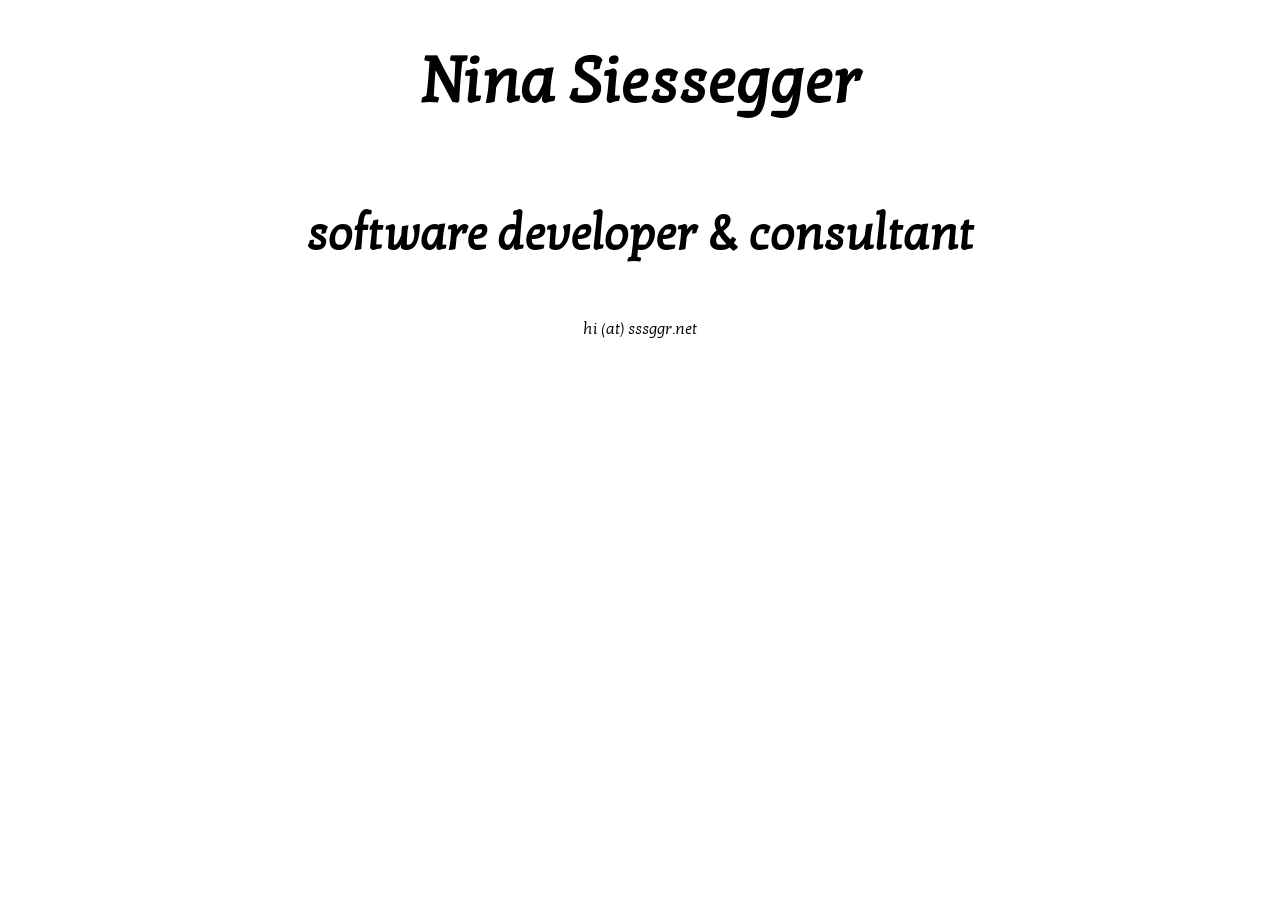
==== index.html @ e9536987 "initial commit" ====
<!doctype html>
<!--[if lt IE 7]>      <html class="no-js lt-ie9 lt-ie8 lt-ie7" lang=""> <![endif]-->
<!--[if IE 7]>         <html class="no-js lt-ie9 lt-ie8" lang=""> <![endif]-->
<!--[if IE 8]>         <html class="no-js lt-ie9" lang=""> <![endif]-->
<!--[if gt IE 8]><!--> <html class="no-js" lang=""> <!--<![endif]-->
    <head>
        <meta charset="utf-8">
        <meta http-equiv="X-UA-Compatible" content="IE=edge,chrome=1">
        <title></title>
        <meta name="description" content="Webseite of Nina Siesseger, software developer from Hamburg">
        <meta name="viewport" content="width=device-width, initial-scale=1">

        <link rel="stylesheet" href="css/normalize.min.css">
        <link rel="stylesheet" href="css/main.css">

        <script src="js/vendor/modernizr-2.8.3-respond-1.4.2.min.js"></script>
    </head>
    <body>
        <!--[if lt IE 8]>
            <p class="browserupgrade">You are using an <strong>outdated</strong> browser. Please <a href="http://browsehappy.com/">upgrade your browser</a> to improve your experience.</p>
        <![endif]-->
            <div class="content">
                <h1>Nina Siessegger</h1>
                <h2>software developer & consultant</h2>
                <p>hi (at) sssggr.net</p>
            </div>
    
        <script src="js/main.js"></script>
    </body>
</html>
---- css/main.css ----
@font-face {
    font-family: 'kotta_oneregular';
    src: url('../fonts/kottaone-regular-webfont.woff') format('woff');
}

body {
    font-family: 'kotta_oneregular';
    font-size: 16px;
    text-align: center;
}

h1 {
    font-size: 4em;
}

h1:hover {
    color: #34eb8f;
}

h2 {
    font-size: 3em;
}

.content {
    display: flex;   
    justify-content: center;
    align-items: center;  
    flex-direction: column;
}


.browserupgrade {
    margin: 0.2em 0;
    background: #ccc;
    color: #000;
    padding: 0.2em 0;
}
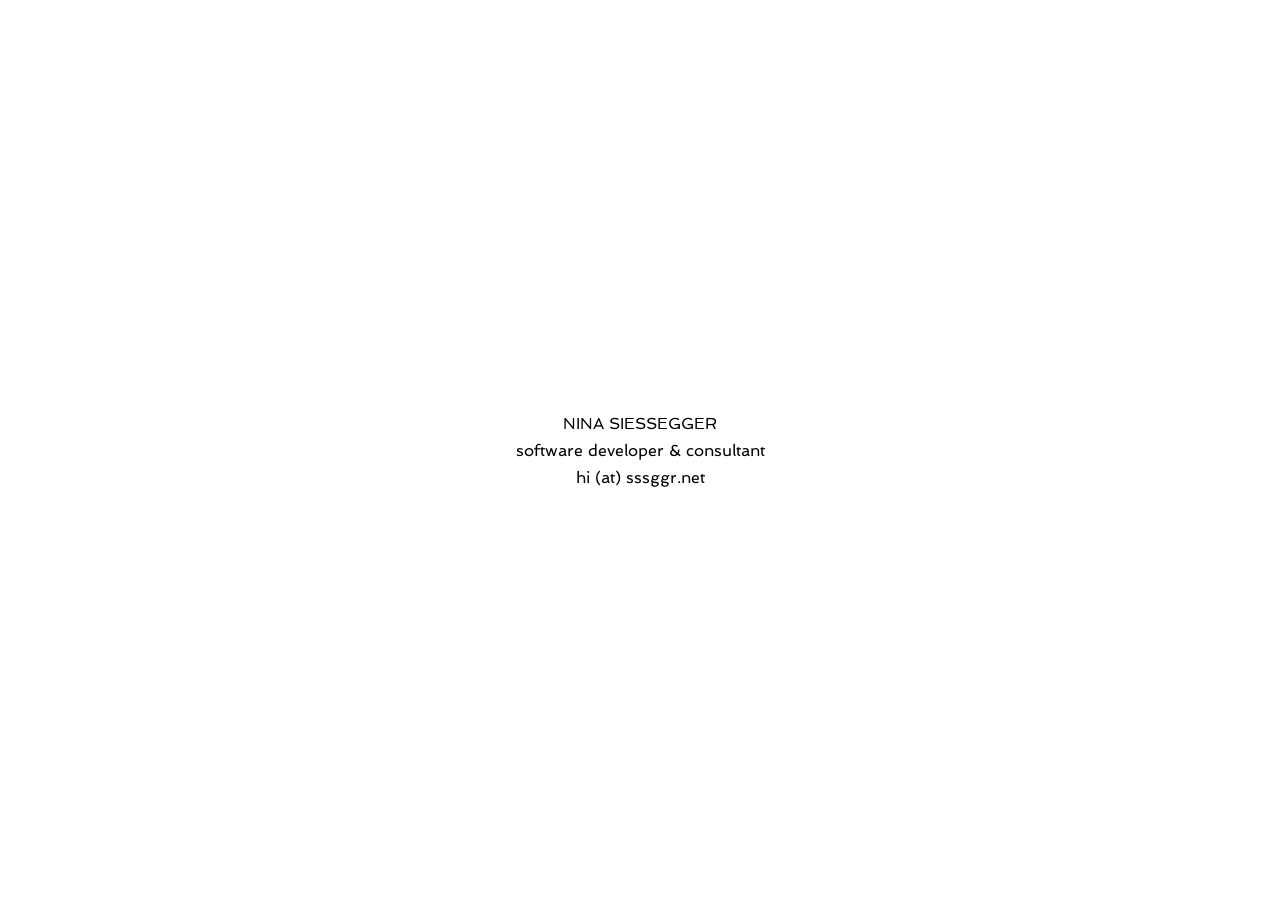
==== commit 234c3177: "Change font and style" ====
--- a/index.html
+++ b/index.html
@@ -19,7 +19,7 @@
         <!--[if lt IE 8]>
             <p class="browserupgrade">You are using an <strong>outdated</strong> browser. Please <a href="http://browsehappy.com/">upgrade your browser</a> to improve your experience.</p>
         <![endif]-->
-            <div class="content">
+            <div class="flex-container">
                 <h1>Nina Siessegger</h1>
                 <h2>software developer & consultant</h2>
                 <p>hi (at) sssggr.net</p>
--- a/css/main.css
+++ b/css/main.css
@@ -1,33 +1,63 @@
 @font-face {
-    font-family: 'kotta_oneregular';
-    src: url('../fonts/kottaone-regular-webfont.woff') format('woff');
+    font-family: 'Spinnaker';
+    font-style: normal;
+    font-weight: 400;
+    src: url('../fonts/spinnaker-v11-latin-regular.eot'); /* IE9 Compat Modes */
+    src: local('Spinnaker'), local('Spinnaker-Regular'),
+         url('../fonts/spinnaker-v11-latin-regular.eot?#iefix') format('embedded-opentype'), /* IE6-IE8 */
+         url('../fonts/spinnaker-v11-latin-regular.woff2') format('woff2'), /* Super Modern Browsers */
+         url('../fonts/spinnaker-v11-latin-regular.woff') format('woff'), /* Modern Browsers */
+         url('../fonts/spinnaker-v11-latin-regular.ttf') format('truetype'), /* Safari, Android, iOS */
+         url('../fonts/spinnaker-v11-latin-regular.svg#Spinnaker') format('svg'); /* Legacy iOS */
+  }
+
+  
+html, body {
+    height: 100%;
 }
 
 body {
-    font-family: 'kotta_oneregular';
+    margin: 0;
+    background-color: white;
+    color: black;
+}
+
+body {
+    font-family: 'Spinnaker';
     font-size: 16px;
     text-align: center;
 }
 
 h1 {
-    font-size: 4em;
-}
-
-h1:hover {
-    color: #34eb8f;
+    font-size: 1em;
+    font-weight: normal;
+    margin: 0.25em;
+    text-transform: uppercase;
 }
 
 h2 {
-    font-size: 3em;
+    font-size: 1em;
+    font-weight: normal;
+    margin: 0.25em;
 }
 
-.content {
-    display: flex;   
+p {
+    margin: 0.25em;
+}
+
+.flex-container {
+    height: 100%;
+    padding: 0;
+    margin: 0;
+    display: -webkit-box;
+    display: -moz-box;
+    display: -ms-flexbox;
+    display: -webkit-flex;
+    display: flex;
+    align-items: center;
     justify-content: center;
-    align-items: center;  
     flex-direction: column;
 }
-
 
 .browserupgrade {
     margin: 0.2em 0;
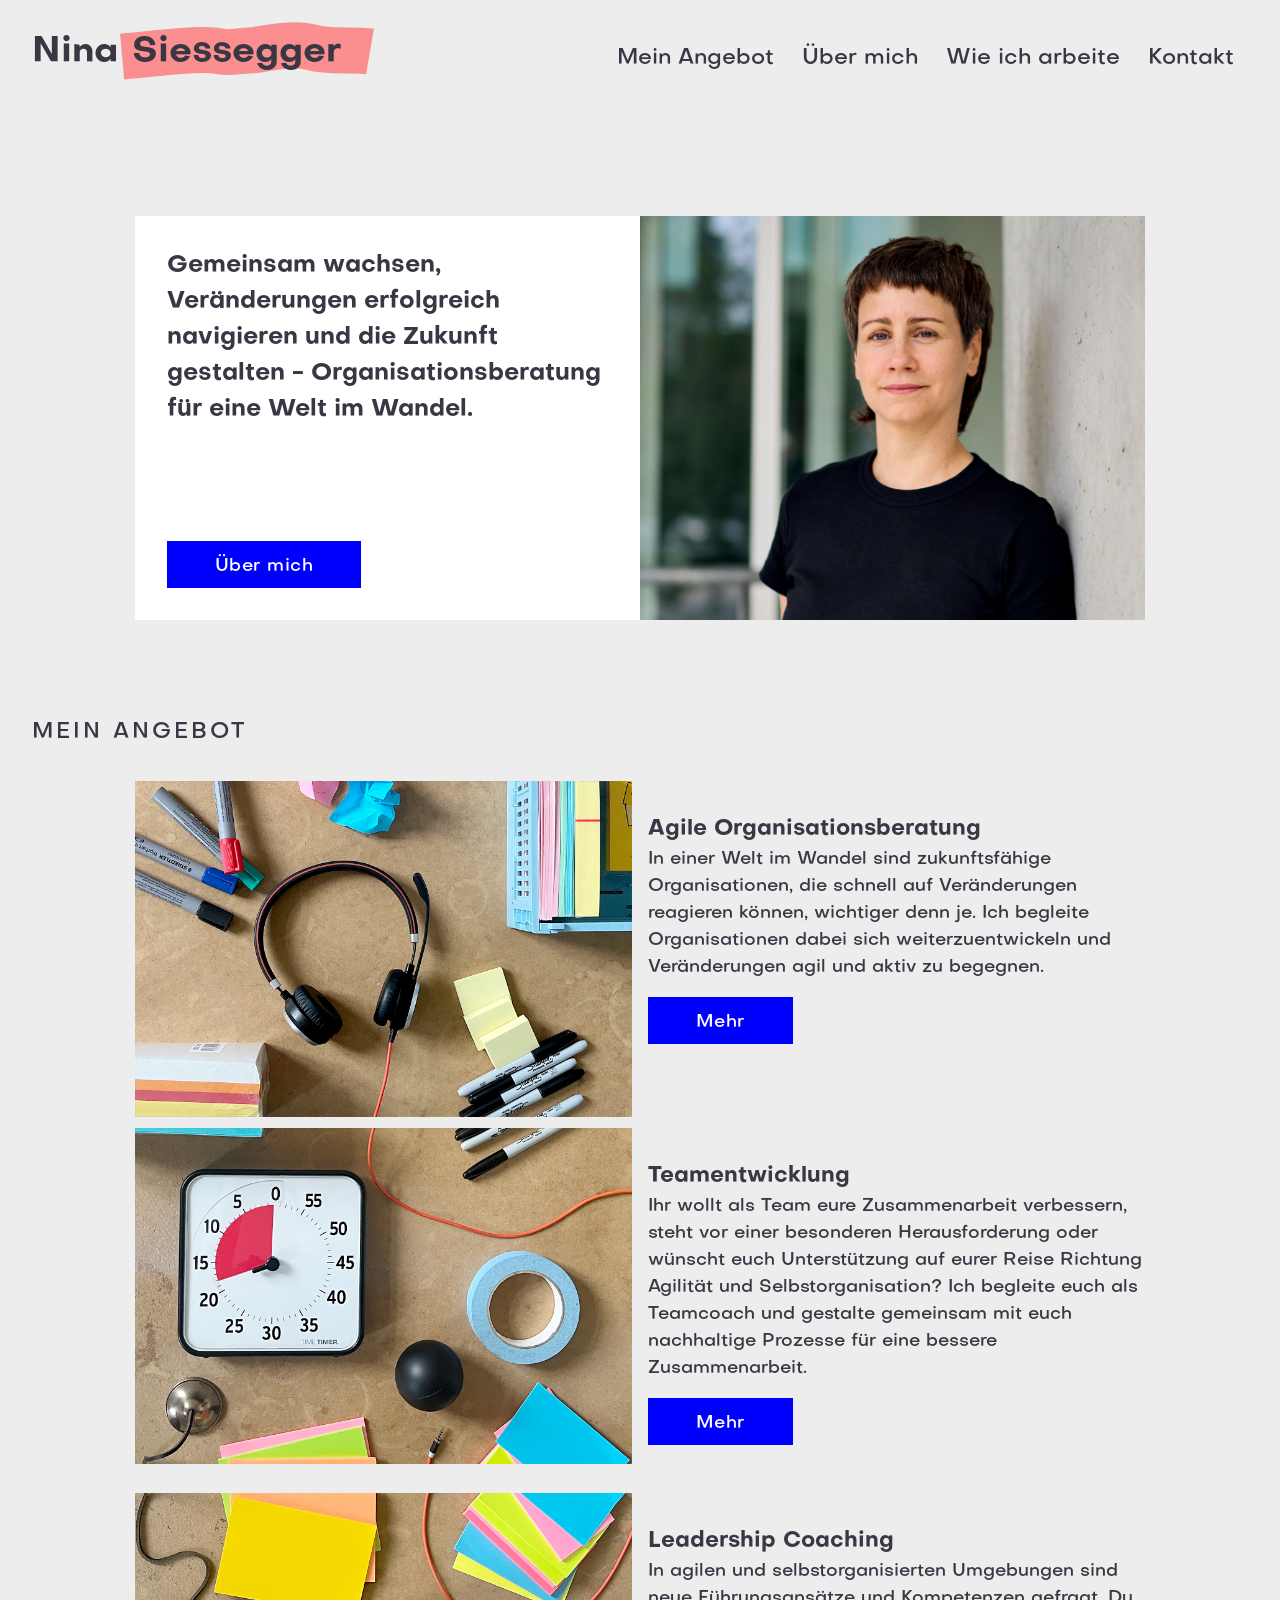
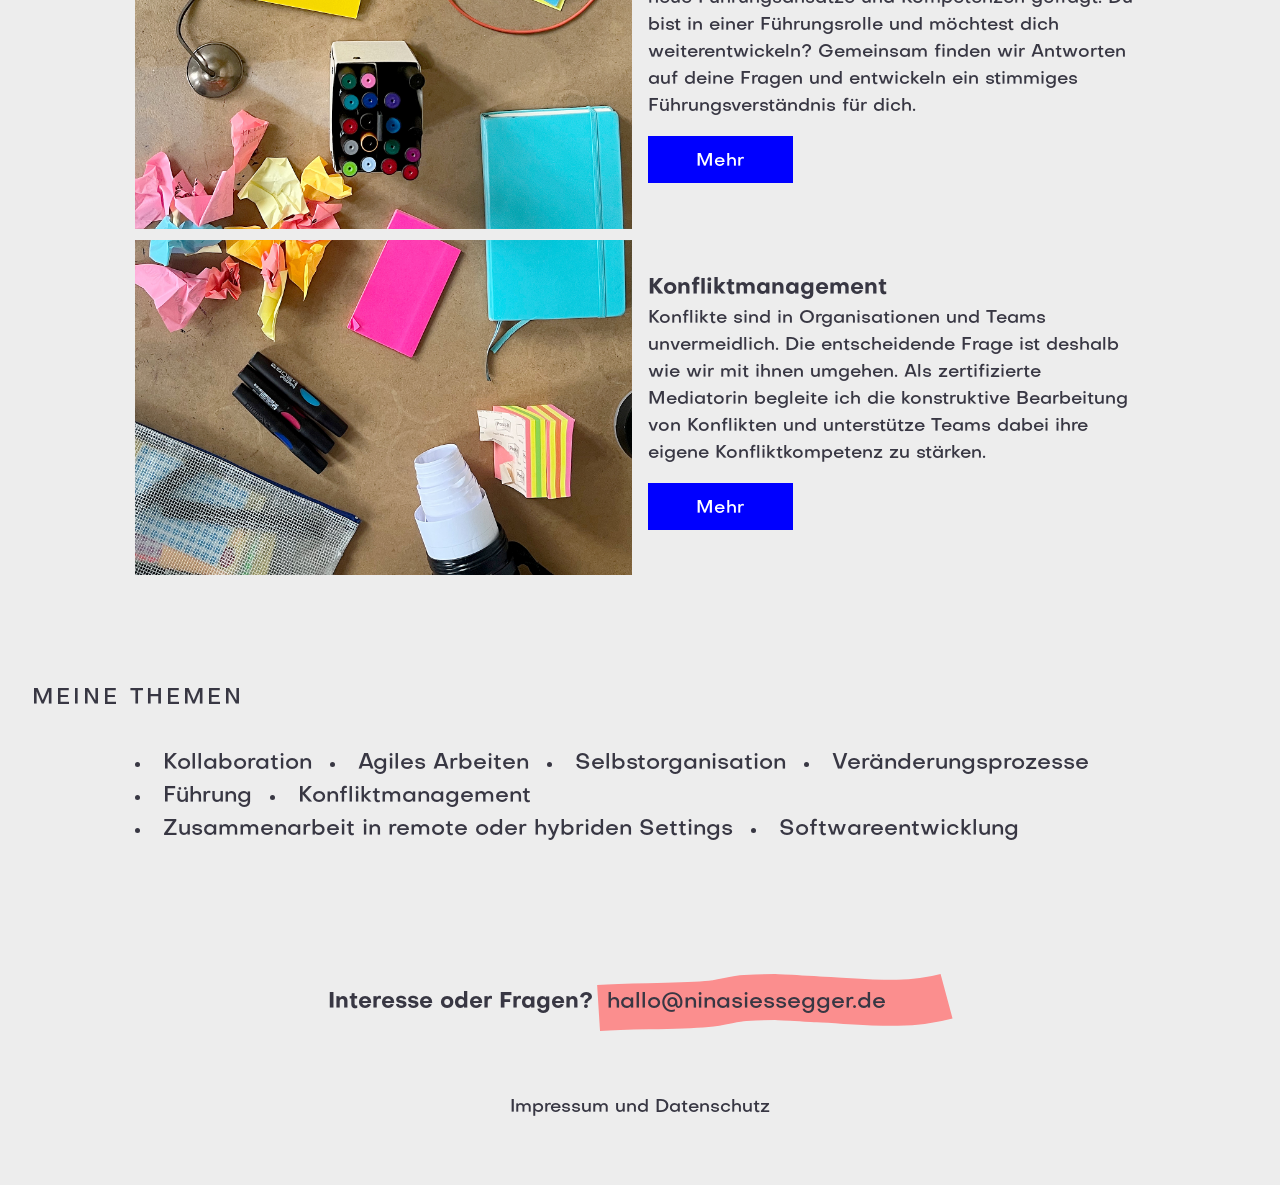
==== commit b9111ef4: "989b07a" ====
--- a/index.html
+++ b/index.html
@@ -1,30 +1,43 @@
-<!doctype html>
-<!--[if lt IE 7]>      <html class="no-js lt-ie9 lt-ie8 lt-ie7" lang=""> <![endif]-->
-<!--[if IE 7]>         <html class="no-js lt-ie9 lt-ie8" lang=""> <![endif]-->
-<!--[if IE 8]>         <html class="no-js lt-ie9" lang=""> <![endif]-->
-<!--[if gt IE 8]><!--> <html class="no-js" lang=""> <!--<![endif]-->
-    <head>
-        <meta charset="utf-8">
-        <meta http-equiv="X-UA-Compatible" content="IE=edge,chrome=1">
-        <title></title>
-        <meta name="description" content="Webseite of Nina Siesseger, software developer from Hamburg">
-        <meta name="viewport" content="width=device-width, initial-scale=1">
-
-        <link rel="stylesheet" href="css/normalize.min.css">
-        <link rel="stylesheet" href="css/main.css">
-
-        <script src="js/vendor/modernizr-2.8.3-respond-1.4.2.min.js"></script>
-    </head>
-    <body>
-        <!--[if lt IE 8]>
-            <p class="browserupgrade">You are using an <strong>outdated</strong> browser. Please <a href="http://browsehappy.com/">upgrade your browser</a> to improve your experience.</p>
-        <![endif]-->
-            <div class="flex-container">
-                <h1>Nina Siessegger</h1>
-                <h2>software developer & consultant</h2>
-                <p>hi (at) sssggr.net</p>
-            </div>
-    
-        <script src="js/main.js"></script>
-    </body>
-</html>
+<!DOCTYPE html>
+<html >
+<head><meta charset="utf-8">
+<meta name="viewport" content="width=device-width, initial-scale=1">
+<title>Nina Siessegger - Organisationsberatung, Teamentwicklung, Mediation</title>
+<link rel="icon" type="image/x-icon" href="/favicon.ico">
+<link rel="apple-touch-icon" type="image/png" sizes="180x180" href="/apple-touch-icon.png">
+<link rel="icon" type="image/png" sizes="32x32" href="/favicon-32x32.png">
+<link rel="icon" type="image/png" sizes="16x16" href="/favicon-16x316.png">
+<link rel="manifest" href="/site.manifest">
+<link rel="mask-icon" href="/safari-pinned-tab.svg" color="#5bbad5">
+<meta property="og:site_name" content="Nina Siessegger - Organisations- und Teamentwicklung, Mediation">
+<meta property="og:url" content="https://ninasiessegger.de">
+<meta property="og:image" content="https://ninasiessegger.de/card.png">
+<meta property="og:title" content="Nina Siessegger - Organisationsberatung, Teamentwicklung, Mediation">
+<meta property="og:description" content="Ich begleite Teams und Organisationen in Veränderungsprozessen und unterstütze sie dabei, kontinuierlich zu lernen und sich weiterzuentwickeln.">
+<meta name="description" content="Ich begleite Teams und Organisationen in Veränderungsprozessen und unterstütze sie dabei, kontinuierlich zu lernen und sich weiterzuentwickeln.">
+<link rel="preload" as="fetch" crossorigin="anonymous" href="/_payload.json">
+<style>footer[data-v-6cc37941]{margin:8rem 0 4rem;text-align:center}footer a[data-v-6cc37941]{text-decoration:none}.footer-email[data-v-6cc37941]{display:flex;flex-wrap:wrap;justify-content:center}.question[data-v-6cc37941]{display:inline-block;padding-right:.25rem;padding-top:.75rem}.adress-container[data-v-6cc37941]{position:relative}.adress[data-v-6cc37941]{bottom:0;left:0;position:absolute;right:0;top:0;z-index:100}.adress a[data-v-6cc37941]{left:10px;padding-top:.75rem;position:absolute}.footer-links[data-v-6cc37941]{font-size:var(--fs-smaller);margin-top:3.25rem}footer .svg-container[data-v-6cc37941]{width:356px}footer svg path[data-v-6cc37941]{stroke:var(--red)}@media (max-width:1200px){footer .svg-container[data-v-6cc37941]{width:306px}}@media (max-width:1024px){footer[data-v-6cc37941]{margin:6rem 0 3rem}footer .svg-container[data-v-6cc37941]{width:264px}}@media (max-width:768px){footer[data-v-6cc37941]{margin:4rem 0 2rem}footer .svg-container[data-v-6cc37941]{width:246px}}@media (max-width:480px){footer[data-v-6cc37941]{margin:3rem 0 1.5rem}footer .svg-container[data-v-6cc37941]{width:214px}}</style>
+<style>a[data-v-f01e6a6d]{text-decoration:none}li[data-v-f01e6a6d]{list-style:none}.navbar[data-v-f01e6a6d]{align-items:center;display:flex;justify-content:space-between;margin-bottom:6rem;padding:20px 0;position:relative;z-index:250}.navbar a[data-v-f01e6a6d]:visited{color:var(--black)}.navbar .logo svg path[data-v-f01e6a6d]{stroke:var(--red)}.logo[data-v-f01e6a6d],.logo-container[data-v-f01e6a6d]{order:1}.logo[data-v-f01e6a6d]{display:flex;font-size:var(--fs-biggest);font-weight:700}.forename[data-v-f01e6a6d]{padding-right:.125rem;padding-top:.25rem}.surname-container[data-v-f01e6a6d]{position:relative}.surname[data-v-f01e6a6d]{bottom:0;left:0;position:absolute;right:0;top:0;z-index:100}.surname span[data-v-f01e6a6d]{display:inline-block;padding-left:.75rem;padding-top:.25rem}.surname-container .svg-container[data-v-f01e6a6d]{width:254px}ul.nav-links[data-v-f01e6a6d]{padding-left:0}.menu[data-v-f01e6a6d]{display:flex;font-size:var(--fs-basic)}.menu li[data-v-f01e6a6d]{border-color:var(--gray);border-style:solid;border-width:0 0 3px;padding:0 14px}.language-switch a[data-v-f01e6a6d]:hover,.menu li[data-v-f01e6a6d]:hover{border-color:var(--blue);border-style:solid;border-width:0 0 3px;transition:.3s ease}.language-switch[data-v-f01e6a6d],.services[data-v-f01e6a6d]{position:relative}.dropdown[data-v-f01e6a6d]{background-color:var(--white);display:none;font-size:var(--fs-smaller);left:-14px;padding:1.25em 1em;position:absolute}.dropdown li+li[data-v-f01e6a6d]{margin-top:10px}.language-switch[data-v-f01e6a6d]{margin:1.25rem 0;order:3;text-transform:uppercase}.dropdown li[data-v-f01e6a6d]{border-color:var(--white);line-height:1.2;list-style-position:inside;list-style-type:square;padding:.125em 1em .125em .5em;text-align:left;width:16em}.services:hover .dropdown[data-v-f01e6a6d]{display:block}#menuToggle[data-v-f01e6a6d]{margin:0;order:2}#menuToggle .hamburger[data-v-f01e6a6d]{cursor:pointer;display:none;font-size:var(--fs-basic);height:32px;width:32px}#menuToggle span[data-v-f01e6a6d]{background:var(--black);border-radius:1px;display:block;height:4px;margin-bottom:5px;position:relative;transform-origin:63% 0;transition:transform .1s cubic-bezier(.77,.2,.05,1),opacity .15s ease;width:32px;z-index:1}#menuToggle span[data-v-f01e6a6d]:first-child{transform-origin:50% 0}#menuToggle span[data-v-f01e6a6d]:nth-last-child(2){transform-origin:63% 100%}#menuToggle a.is-active span[data-v-f01e6a6d]{opacity:1;transform:rotate(45deg) translate(-2px,-1px)}#menuToggle a.is-active span[data-v-f01e6a6d]:nth-last-child(3){opacity:0;transform:rotate(0deg) scale(.2)}#menuToggle a.is-active span[data-v-f01e6a6d]:nth-last-child(2){transform:rotate(-45deg) translateY(-1px)}@media (max-width:1200px){.surname-container .svg-container[data-v-f01e6a6d]{width:218px}}@media (max-width:1024px){.surname-container .svg-container[data-v-f01e6a6d]{width:204px}.navbar[data-v-f01e6a6d]{margin-bottom:5rem}}@media (max-width:960px){.navbar[data-v-f01e6a6d]{margin-bottom:4rem}.logo-container[data-v-f01e6a6d]{order:2}#menuToggle[data-v-f01e6a6d]{order:3}.menu[data-v-f01e6a6d]{background-color:var(--white);display:none;font-size:calc(var(--fs-basic)*1.25);left:0;margin-top:10px;padding:16px 0;position:absolute;right:0;text-align:center}.language-switch[data-v-f01e6a6d]{font-size:var(--fs-basic);font-weight:700;order:1;padding-bottom:.125rem}.menu li[data-v-f01e6a6d]{border-color:var(--white)}.menu li+li[data-v-f01e6a6d]{margin-top:12px}#menuToggle .hamburger[data-v-f01e6a6d],.menu.is-active[data-v-f01e6a6d]{display:block}.dropdown[data-v-f01e6a6d]{font-size:calc(var(--fs-basic)*1.125);left:auto;padding:.375em 0;position:relative}.dropdown li[data-v-f01e6a6d]{padding:0;text-align:center;width:auto}li.services .dropdown[data-v-f01e6a6d]{display:block}li.services[data-v-f01e6a6d]:hover{border-color:var(--white)}}@media (max-width:768px){.navbar[data-v-f01e6a6d]{margin-bottom:2rem}.surname-container .svg-container[data-v-f01e6a6d]{width:190px}.menu li+li[data-v-f01e6a6d]{margin-top:5px}}@media (max-width:480px){.navbar[data-v-f01e6a6d]{margin-bottom:.25rem}.surname-container .svg-container[data-v-f01e6a6d]{width:155px}#menuToggle .hamburger[data-v-f01e6a6d]{height:24px;padding-bottom:5px;width:24px}#menuToggle span[data-v-f01e6a6d]{height:3px;margin-bottom:4px;width:24px}.menu li[data-v-f01e6a6d],.menu li[data-v-f01e6a6d]:hover{border-width:0}}</style>
+<style>.hero[data-v-1d29b8ca]{background-color:var(--white);margin:0}.hero div[data-v-1d29b8ca]{padding:0}.hero>div[data-v-1d29b8ca]{display:flex;flex-direction:column;justify-content:space-between}.hero-item1[data-v-1d29b8ca]{order:1}.hero-item2[data-v-1d29b8ca]{order:2}.hero h1[data-v-1d29b8ca]{font-size:var(--fs-big);margin-bottom:0;padding:2rem}.portrait-container[data-v-1d29b8ca]{line-height:0}.button-container .btn[data-v-1d29b8ca]{margin:2rem}h2[data-v-1d29b8ca]{margin-bottom:2rem;margin-top:6rem}.teaser-container[data-v-1d29b8ca]{margin-bottom:3rem;margin-top:2rem;p[data-v-1d29b8ca]{font-size:var(--fs-smaller)}}ul[data-v-1d29b8ca]{display:flex;flex-wrap:wrap;list-style-position:inside;margin:0;padding:0}li[data-v-1d29b8ca]:first-child,li[data-v-1d29b8ca]:nth-child(5){animation:topics-1d29b8ca 6s infinite}li[data-v-1d29b8ca]:nth-child(5){animation-delay:1s}li[data-v-1d29b8ca]:nth-child(2){animation:topics-1d29b8ca 6s infinite;animation-delay:2s}li[data-v-1d29b8ca]:nth-child(3){animation:topics-1d29b8ca 6s infinite;animation-delay:3s}li[data-v-1d29b8ca]:nth-child(4){animation:topics-1d29b8ca 6s infinite;animation-delay:4s}li[data-v-1d29b8ca]:nth-child(6){animation:topics-1d29b8ca 6s infinite;animation-delay:5s}@keyframes topics-1d29b8ca{0%{font-weight:700;padding-right:14px}16.6666%{font-weight:700;padding-right:14px}16.6667%{font-weight:500;padding-right:18px}to{font-weight:500;padding-right:18px}}li[data-v-1d29b8ca]{padding-right:18px}.svg-container svg path[data-v-1d29b8ca]{stroke:var(--blue)}@media (max-width:1024px){.hero h1[data-v-1d29b8ca]{padding:1rem}h2[data-v-1d29b8ca]{margin-top:5.5rem}.teaser-container[data-v-1d29b8ca]{margin-bottom:2rem;margin-top:0}}@media (max-width:768px){h2[data-v-1d29b8ca]{margin-bottom:1rem;margin-top:3rem}.teaser-container[data-v-1d29b8ca]{margin-bottom:1rem;margin-top:0}.hero-item1[data-v-1d29b8ca]{order:2}.hero-item2[data-v-1d29b8ca]{order:1}}@media (max-width:480px){.hero[data-v-1d29b8ca]{margin:0 .5rem}.hero h1[data-v-1d29b8ca]{margin-left:0;margin-right:0;padding-bottom:0;padding-left:1.5rem;padding-right:1.5rem}.button-container .btn[data-v-1d29b8ca]{margin:1.5rem}h3[data-v-1d29b8ca]{margin-top:1rem}.teaser-container .btn[data-v-1d29b8ca]{margin-bottom:2.5rem}}</style>
+<style>/*! normalize.css v8.0.1 | MIT License | github.com/necolas/normalize.css */html{line-height:1.15;-webkit-text-size-adjust:100%}body{margin:0}main{display:block}h1{font-size:2em;margin:.67em 0}hr{box-sizing:content-box;height:0;overflow:visible}pre{font-family:monospace,monospace;font-size:1em}a{background-color:transparent}abbr[title]{border-bottom:none;text-decoration:underline;-webkit-text-decoration:underline dotted;text-decoration:underline dotted}b,strong{font-weight:bolder}code,kbd,samp{font-family:monospace,monospace;font-size:1em}small{font-size:80%}sub,sup{font-size:75%;line-height:0;position:relative;vertical-align:baseline}sub{bottom:-.25em}sup{top:-.5em}img{border-style:none}button,input,optgroup,select,textarea{font-family:inherit;font-size:100%;line-height:1.15;margin:0}button,input{overflow:visible}button,select{text-transform:none}[type=button],[type=reset],[type=submit],button{-webkit-appearance:button}[type=button]::-moz-focus-inner,[type=reset]::-moz-focus-inner,[type=submit]::-moz-focus-inner,button::-moz-focus-inner{border-style:none;padding:0}[type=button]:-moz-focusring,[type=reset]:-moz-focusring,[type=submit]:-moz-focusring,button:-moz-focusring{outline:1px dotted ButtonText}fieldset{padding:.35em .75em .625em}legend{box-sizing:border-box;color:inherit;display:table;max-width:100%;padding:0;white-space:normal}progress{vertical-align:baseline}textarea{overflow:auto}[type=checkbox],[type=radio]{box-sizing:border-box;padding:0}[type=number]::-webkit-inner-spin-button,[type=number]::-webkit-outer-spin-button{height:auto}[type=search]{-webkit-appearance:textfield;outline-offset:-2px}[type=search]::-webkit-search-decoration{-webkit-appearance:none}::-webkit-file-upload-button{-webkit-appearance:button;font:inherit}details{display:block}summary{display:list-item}[hidden],template{display:none}</style>
+<style>:root{--white:#fff;--black:#383743;--gray:#ededed;--blue:#00f;--red:#fb8e8e;--fs-basic:1.5rem;--fs-smaller:1.25rem;--fs-big:1.75rem;--fs-bigger:2rem;--fs-biggest:2.25rem}@media (max-width:1520px){:root{--fs-basic:1.375rem;--fs-smaller:1.125rem;--fs-big:1.75rem;--fs-bigger:2rem;--fs-biggest:2.25rem}}@media (max-width:1310px){:root{--fs-big:1.5rem}}@media (max-width:1200px){:root{--fs-basic:1.25rem;--fs-smaller:1rem;--fs-big:1.375rem;--fs-bigger:1.75rem;--fs-biggest:2rem}}@media (max-width:1024px){:root{--fs-basic:1.125rem;--fs-smaller:0.875rem;--fs-big:1.25rem;--fs-bigger:1.625rem;--fs-biggest:1.875rem}}@media (max-width:768px){:root{--fs-basic:1rem;--fs-smaller:0.875rem;--fs-big:1.375rem;--fs-bigger:1.5rem;--fs-biggest:1.75rem}}@media (max-width:480px){:root{--fs-basic:0.875rem;--fs-smaller:0.75rem;--fs-big:1.125rem;--fs-bigger:1.25rem;--fs-biggest:1.375rem}}@font-face{font-family:Objectivity;font-style:normal;font-weight:500;src:url(/_nuxt/Objectivity-Medium.f69d1a04.woff2) format("woff2")}@font-face{font-family:Objectivity;font-style:normal;font-weight:700;src:url(/_nuxt/Objectivity-Bold.10502ff4.woff2) format("woff2")}html{font-size:16px;line-height:1.5;-webkit-font-smoothing:antialiased;-moz-osx-font-smoothing:grayscale}body{background-color:var(--gray);font-family:Objectivity,sans-serif;font-size:var(--fs-basic);font-weight:500}a,a:visited,body{color:var(--black)}.wrap{box-sizing:border-box;margin:0 auto;max-width:1440px}h1{font-size:var(--fs-biggest);margin-bottom:2rem;margin-top:0}h2{font-weight:500;letter-spacing:3px;margin-bottom:.25rem;text-transform:uppercase}h2,h3{font-size:var(--fs-basic)}h3{margin:0}h3,p~h2{font-weight:700}p~h2{font-size:var(--fs-bigger);letter-spacing:normal;margin:4rem 0 2rem;text-transform:none}p{margin:0 0 1rem}.btn{background-color:var(--blue);color:var(--white);display:inline-block;font-size:var(--fs-smaller);letter-spacing:.5px;padding:.75rem 3rem .5rem;text-align:center;text-decoration:none}a:hover.btn{font-weight:700}a:visited.btn{color:var(--white)}.hg-marker-container{height:auto;position:relative;width:100%;z-index:0}.hg-marker{bottom:0;left:0;position:absolute;right:0;top:0}.hg-marker-container svg path{stroke:var(--white)}.svg-container{height:auto;position:relative;width:100%;z-index:50}.svg-container svg{height:100%;width:100%}.col-xs,.col-xs-1,.col-xs-10,.col-xs-11,.col-xs-12,.col-xs-2,.col-xs-3,.col-xs-4,.col-xs-5,.col-xs-6,.col-xs-7,.col-xs-8,.col-xs-9{padding-left:1.125rem;padding-right:1.125rem}@media (max-width:768px){.container-fluid{padding-left:1.25rem;padding-right:1.25rem}h1{margin-bottom:1rem}p~h2{margin:2rem 0 1rem}}.z-100{position:relative;z-index:100}.responsive-img{height:auto;width:100%}.display-md,.display-none-md,.display-none-sm,.display-sm{display:none}@media (min-width:769px){.display-md{display:block}}@media (max-width:768px){.display-none-md{display:block}}@media (min-width:481px){.display-sm{display:block}}@media (max-width:480px){.display-none-sm{display:block}.display-none-md{display:none}}</style>
+<style>.container,.container-fluid{margin-left:auto;margin-right:auto}.container-fluid{padding-left:2rem;padding-right:2rem}.row{box-sizing:border-box;display:flex;flex:0 1 auto;flex-direction:row;flex-wrap:wrap;margin-left:-.5rem;margin-right:-.5rem}.row.reverse{flex-direction:row-reverse}.col.reverse{flex-direction:column-reverse}.col-xs,.col-xs-1,.col-xs-10,.col-xs-11,.col-xs-12,.col-xs-2,.col-xs-3,.col-xs-4,.col-xs-5,.col-xs-6,.col-xs-7,.col-xs-8,.col-xs-9,.col-xs-offset-0,.col-xs-offset-1,.col-xs-offset-10,.col-xs-offset-11,.col-xs-offset-12,.col-xs-offset-2,.col-xs-offset-3,.col-xs-offset-4,.col-xs-offset-5,.col-xs-offset-6,.col-xs-offset-7,.col-xs-offset-8,.col-xs-offset-9{box-sizing:border-box;flex:0 0 auto;padding-left:.5rem;padding-right:.5rem}.col-xs{flex-basis:0;flex-grow:1;max-width:100%}.col-xs-1{flex-basis:8.33333333%;max-width:8.33333333%}.col-xs-2{flex-basis:16.66666667%;max-width:16.66666667%}.col-xs-3{flex-basis:25%;max-width:25%}.col-xs-4{flex-basis:33.33333333%;max-width:33.33333333%}.col-xs-5{flex-basis:41.66666667%;max-width:41.66666667%}.col-xs-6{flex-basis:50%;max-width:50%}.col-xs-7{flex-basis:58.33333333%;max-width:58.33333333%}.col-xs-8{flex-basis:66.66666667%;max-width:66.66666667%}.col-xs-9{flex-basis:75%;max-width:75%}.col-xs-10{flex-basis:83.33333333%;max-width:83.33333333%}.col-xs-11{flex-basis:91.66666667%;max-width:91.66666667%}.col-xs-12{flex-basis:100%;max-width:100%}.col-xs-offset-0{margin-left:0}.col-xs-offset-1{margin-left:8.33333333%}.col-xs-offset-2{margin-left:16.66666667%}.col-xs-offset-3{margin-left:25%}.col-xs-offset-4{margin-left:33.33333333%}.col-xs-offset-5{margin-left:41.66666667%}.col-xs-offset-6{margin-left:50%}.col-xs-offset-7{margin-left:58.33333333%}.col-xs-offset-8{margin-left:66.66666667%}.col-xs-offset-9{margin-left:75%}.col-xs-offset-10{margin-left:83.33333333%}.col-xs-offset-11{margin-left:91.66666667%}.start-xs{justify-content:flex-start;text-align:start}.center-xs{justify-content:center;text-align:center}.end-xs{justify-content:flex-end;text-align:end}.top-xs{align-items:flex-start}.middle-xs{align-items:center}.bottom-xs{align-items:flex-end}.around-xs{justify-content:space-around}.between-xs{justify-content:space-between}.first-xs{order:-1}.last-xs{order:1}@media only screen and (min-width:48em){.container{width:49rem}.col-sm,.col-sm-1,.col-sm-10,.col-sm-11,.col-sm-12,.col-sm-2,.col-sm-3,.col-sm-4,.col-sm-5,.col-sm-6,.col-sm-7,.col-sm-8,.col-sm-9,.col-sm-offset-0,.col-sm-offset-1,.col-sm-offset-10,.col-sm-offset-11,.col-sm-offset-12,.col-sm-offset-2,.col-sm-offset-3,.col-sm-offset-4,.col-sm-offset-5,.col-sm-offset-6,.col-sm-offset-7,.col-sm-offset-8,.col-sm-offset-9{box-sizing:border-box;flex:0 0 auto;padding-left:.5rem;padding-right:.5rem}.col-sm{flex-basis:0;flex-grow:1;max-width:100%}.col-sm-1{flex-basis:8.33333333%;max-width:8.33333333%}.col-sm-2{flex-basis:16.66666667%;max-width:16.66666667%}.col-sm-3{flex-basis:25%;max-width:25%}.col-sm-4{flex-basis:33.33333333%;max-width:33.33333333%}.col-sm-5{flex-basis:41.66666667%;max-width:41.66666667%}.col-sm-6{flex-basis:50%;max-width:50%}.col-sm-7{flex-basis:58.33333333%;max-width:58.33333333%}.col-sm-8{flex-basis:66.66666667%;max-width:66.66666667%}.col-sm-9{flex-basis:75%;max-width:75%}.col-sm-10{flex-basis:83.33333333%;max-width:83.33333333%}.col-sm-11{flex-basis:91.66666667%;max-width:91.66666667%}.col-sm-12{flex-basis:100%;max-width:100%}.col-sm-offset-0{margin-left:0}.col-sm-offset-1{margin-left:8.33333333%}.col-sm-offset-2{margin-left:16.66666667%}.col-sm-offset-3{margin-left:25%}.col-sm-offset-4{margin-left:33.33333333%}.col-sm-offset-5{margin-left:41.66666667%}.col-sm-offset-6{margin-left:50%}.col-sm-offset-7{margin-left:58.33333333%}.col-sm-offset-8{margin-left:66.66666667%}.col-sm-offset-9{margin-left:75%}.col-sm-offset-10{margin-left:83.33333333%}.col-sm-offset-11{margin-left:91.66666667%}.start-sm{justify-content:flex-start;text-align:start}.center-sm{justify-content:center;text-align:center}.end-sm{justify-content:flex-end;text-align:end}.top-sm{align-items:flex-start}.middle-sm{align-items:center}.bottom-sm{align-items:flex-end}.around-sm{justify-content:space-around}.between-sm{justify-content:space-between}.first-sm{order:-1}.last-sm{order:1}}@media only screen and (min-width:64em){.container{width:65rem}.col-md,.col-md-1,.col-md-10,.col-md-11,.col-md-12,.col-md-2,.col-md-3,.col-md-4,.col-md-5,.col-md-6,.col-md-7,.col-md-8,.col-md-9,.col-md-offset-0,.col-md-offset-1,.col-md-offset-10,.col-md-offset-11,.col-md-offset-12,.col-md-offset-2,.col-md-offset-3,.col-md-offset-4,.col-md-offset-5,.col-md-offset-6,.col-md-offset-7,.col-md-offset-8,.col-md-offset-9{box-sizing:border-box;flex:0 0 auto;padding-left:.5rem;padding-right:.5rem}.col-md{flex-basis:0;flex-grow:1;max-width:100%}.col-md-1{flex-basis:8.33333333%;max-width:8.33333333%}.col-md-2{flex-basis:16.66666667%;max-width:16.66666667%}.col-md-3{flex-basis:25%;max-width:25%}.col-md-4{flex-basis:33.33333333%;max-width:33.33333333%}.col-md-5{flex-basis:41.66666667%;max-width:41.66666667%}.col-md-6{flex-basis:50%;max-width:50%}.col-md-7{flex-basis:58.33333333%;max-width:58.33333333%}.col-md-8{flex-basis:66.66666667%;max-width:66.66666667%}.col-md-9{flex-basis:75%;max-width:75%}.col-md-10{flex-basis:83.33333333%;max-width:83.33333333%}.col-md-11{flex-basis:91.66666667%;max-width:91.66666667%}.col-md-12{flex-basis:100%;max-width:100%}.col-md-offset-0{margin-left:0}.col-md-offset-1{margin-left:8.33333333%}.col-md-offset-2{margin-left:16.66666667%}.col-md-offset-3{margin-left:25%}.col-md-offset-4{margin-left:33.33333333%}.col-md-offset-5{margin-left:41.66666667%}.col-md-offset-6{margin-left:50%}.col-md-offset-7{margin-left:58.33333333%}.col-md-offset-8{margin-left:66.66666667%}.col-md-offset-9{margin-left:75%}.col-md-offset-10{margin-left:83.33333333%}.col-md-offset-11{margin-left:91.66666667%}.start-md{justify-content:flex-start;text-align:start}.center-md{justify-content:center;text-align:center}.end-md{justify-content:flex-end;text-align:end}.top-md{align-items:flex-start}.middle-md{align-items:center}.bottom-md{align-items:flex-end}.around-md{justify-content:space-around}.between-md{justify-content:space-between}.first-md{order:-1}.last-md{order:1}}@media only screen and (min-width:75em){.container{width:76rem}.col-lg,.col-lg-1,.col-lg-10,.col-lg-11,.col-lg-12,.col-lg-2,.col-lg-3,.col-lg-4,.col-lg-5,.col-lg-6,.col-lg-7,.col-lg-8,.col-lg-9,.col-lg-offset-0,.col-lg-offset-1,.col-lg-offset-10,.col-lg-offset-11,.col-lg-offset-12,.col-lg-offset-2,.col-lg-offset-3,.col-lg-offset-4,.col-lg-offset-5,.col-lg-offset-6,.col-lg-offset-7,.col-lg-offset-8,.col-lg-offset-9{box-sizing:border-box;flex:0 0 auto;padding-left:.5rem;padding-right:.5rem}.col-lg{flex-basis:0;flex-grow:1;max-width:100%}.col-lg-1{flex-basis:8.33333333%;max-width:8.33333333%}.col-lg-2{flex-basis:16.66666667%;max-width:16.66666667%}.col-lg-3{flex-basis:25%;max-width:25%}.col-lg-4{flex-basis:33.33333333%;max-width:33.33333333%}.col-lg-5{flex-basis:41.66666667%;max-width:41.66666667%}.col-lg-6{flex-basis:50%;max-width:50%}.col-lg-7{flex-basis:58.33333333%;max-width:58.33333333%}.col-lg-8{flex-basis:66.66666667%;max-width:66.66666667%}.col-lg-9{flex-basis:75%;max-width:75%}.col-lg-10{flex-basis:83.33333333%;max-width:83.33333333%}.col-lg-11{flex-basis:91.66666667%;max-width:91.66666667%}.col-lg-12{flex-basis:100%;max-width:100%}.col-lg-offset-0{margin-left:0}.col-lg-offset-1{margin-left:8.33333333%}.col-lg-offset-2{margin-left:16.66666667%}.col-lg-offset-3{margin-left:25%}.col-lg-offset-4{margin-left:33.33333333%}.col-lg-offset-5{margin-left:41.66666667%}.col-lg-offset-6{margin-left:50%}.col-lg-offset-7{margin-left:58.33333333%}.col-lg-offset-8{margin-left:66.66666667%}.col-lg-offset-9{margin-left:75%}.col-lg-offset-10{margin-left:83.33333333%}.col-lg-offset-11{margin-left:91.66666667%}.start-lg{justify-content:flex-start;text-align:start}.center-lg{justify-content:center;text-align:center}.end-lg{justify-content:flex-end;text-align:end}.top-lg{align-items:flex-start}.middle-lg{align-items:center}.bottom-lg{align-items:flex-end}.around-lg{justify-content:space-around}.between-lg{justify-content:space-between}.first-lg{order:-1}.last-lg{order:1}}</style>
+<link rel="stylesheet" href="/_nuxt/entry.51de2469.css">
+<link rel="modulepreload" as="script" crossorigin href="/_nuxt/entry.79f37cee.js">
+<link rel="modulepreload" as="script" crossorigin href="/_nuxt/default.07d215e4.js">
+<link rel="modulepreload" as="script" crossorigin href="/_nuxt/index.95f2040e.js">
+<link rel="modulepreload" as="script" crossorigin href="/_nuxt/vue.f36acd1f.494dcfe6.js">
+<link rel="modulepreload" as="script" crossorigin href="/_nuxt/nuxt-link.e6f1a1de.js">
+<link rel="modulepreload" as="script" crossorigin href="/_nuxt/index.eba3c842.js">
+<link rel="prefetch" as="script" crossorigin href="/_nuxt/error-404.f7ab8a95.js">
+<link rel="prefetch" as="script" crossorigin href="/_nuxt/error-500.0bfee820.js">
+<link rel="prefetch" as="image" type="image/jpeg" href="/_nuxt/portrait_web.44d3c3ff.jpg">
+<link rel="prefetch" as="image" type="image/jpeg" href="/_nuxt/portrait_web_2x.93e8977a.jpg">
+<link rel="prefetch" as="image" type="image/jpeg" href="/_nuxt/desk1.22eb3fcf.jpg">
+<link rel="prefetch" as="image" type="image/jpeg" href="/_nuxt/desk2.47f7f128.jpg">
+<link rel="prefetch" as="image" type="image/jpeg" href="/_nuxt/desk3.545361f1.jpg">
+<link rel="prefetch" as="image" type="image/jpeg" href="/_nuxt/desk4.f2eadc18.jpg">
+<script type="module" src="/_nuxt/entry.79f37cee.js" crossorigin></script></head>
+<body ><div id="__nuxt"><div class="wrap container-fluid"><nav class="navbar" data-v-f01e6a6d><a aria-current="page" href="/" class="router-link-active router-link-exact-active navbar-item logo-container" data-v-f01e6a6d><div class="logo" data-v-f01e6a6d><div class="forename" data-v-f01e6a6d>Nina</div><div class="surname-container" data-v-f01e6a6d><div class="surname" data-v-f01e6a6d><span data-v-f01e6a6d>Siessegger</span></div><div class="svg-container" data-v-f01e6a6d><svg xmlns="http://www.w3.org/2000/svg" viewBox="0 0 254 58" fill="none" data-v-f01e6a6d><path stroke-width="46" d="M2.095 34.601c49.889-4.544 77.594-9.218 100.442-4.84 6.602 1.265 22.442-1.614 30.973-1.583 5.552.02 37.377-8.735 58.793-2.674 18.497 5.235 41.096 1.184 57.689 4.027" data-v-f01e6a6d></path></svg></div></div></div></a><div id="menuToggle" class="nav-links" data-v-f01e6a6d><a role="button" data-target="menu" aria-label="menu" aria-expanded="false" class="hamburger" data-v-f01e6a6d><span aria-hidden="true" data-v-f01e6a6d></span><span aria-hidden="true" data-v-f01e6a6d></span><span aria-hidden="true" data-v-f01e6a6d></span></a><ul id="menu" class="menu" data-v-f01e6a6d><li class="services" data-v-f01e6a6d><a aria-current="page" href="/" class="router-link-active router-link-exact-active" data-v-f01e6a6d> Mein Angebot </a><ul class="dropdown" data-v-f01e6a6d><li data-v-f01e6a6d><a href="/agile-organisationsberatung" class="" data-v-f01e6a6d> Agile Organisationsberatung </a></li><li data-v-f01e6a6d><a href="/teamentwicklung" class="" data-v-f01e6a6d> Teamentwicklung </a></li><li data-v-f01e6a6d><a href="/konfliktmanagement" class="" data-v-f01e6a6d> Konfliktmanagement </a></li><li data-v-f01e6a6d><a href="/leadership-coaching" class="" data-v-f01e6a6d> Leadership Coaching </a></li><li data-v-f01e6a6d><a href="/inqa-coaching" class="" data-v-f01e6a6d> INQA: Förderung für KMU </a></li></ul></li><li data-v-f01e6a6d><a href="/ueber-mich" class="" data-v-f01e6a6d> Über mich </a></li><li data-v-f01e6a6d><a href="/wie-ich-arbeite" class="" data-v-f01e6a6d> Wie ich arbeite </a></li><li data-v-f01e6a6d><a href="/kontakt" class="" data-v-f01e6a6d> Kontakt </a></li></ul></div></nav><main><!--[--><div data-v-1d29b8ca><div class="row" data-v-1d29b8ca><div class="col-lg-offset-1 col-lg-10 col-md-12" data-v-1d29b8ca><div class="row hero" data-v-1d29b8ca><div class="col-xs-12 col-md-6 col-sm-6 hero-item1" data-v-1d29b8ca><h1 data-v-1d29b8ca> Gemeinsam wachsen, Veränderungen erfolgreich navigieren und die Zukunft gestalten - Organisationsberatung für eine Welt im Wandel. </h1><div class="button-container" data-v-1d29b8ca><a href="/ueber-mich" class="btn" data-v-1d29b8ca> Über mich </a></div></div><div class="col-xs-12 col-md-6 col-sm-6 portrait-container hero-item2" data-v-1d29b8ca><img src="/_nuxt/portrait_web.44d3c3ff.jpg" srcset="/_nuxt/portrait_web_2x.93e8977a.jpg 2x" alt="Portrait Nina Siessegger von Meike Kuether" class="responsive-img" data-v-1d29b8ca></div></div></div></div><section data-v-1d29b8ca><h2 data-v-1d29b8ca> Mein Angebot </h2><div class="row" data-v-1d29b8ca><div class="col-xs-12 col-md-5 col-sm-5 col-lg-offset-1" data-v-1d29b8ca><img srcset="/_nuxt/desk1.22eb3fcf.jpg 2x" alt="Ninas desk" class="responsive-img" data-v-1d29b8ca></div><div class="col-xs-12 col-md-7 col-sm-7 col-lg-5 teaser-container" data-v-1d29b8ca><h3 class="organisationalConsulting" data-v-1d29b8ca> Agile Organisationsberatung </h3><p data-v-1d29b8ca> In einer Welt im Wandel sind zukunftsfähige Organisationen, die schnell auf Veränderungen reagieren können, wichtiger denn je. Ich begleite Organisationen dabei sich weiterzuentwickeln und Veränderungen agil und aktiv zu begegnen. </p><a href="/agile-organisationsberatung" class="btn" data-v-1d29b8ca> Mehr </a></div><div class="col-xs-12 col-md-5 col-sm-5 col-lg-offset-1" data-v-1d29b8ca><img srcset="/_nuxt/desk2.47f7f128.jpg 2x" alt="Ninas desk" class="responsive-img" data-v-1d29b8ca></div><div class="col-xs-12 col-md-7 col-sm-7 col-lg-5 teaser-container" data-v-1d29b8ca><h3 data-v-1d29b8ca> Teamentwicklung </h3><p data-v-1d29b8ca> Ihr wollt als Team eure Zusammenarbeit verbessern, steht vor einer besonderen Herausforderung oder wünscht euch Unterstützung auf eurer Reise Richtung Agilität und Selbstorganisation? Ich begleite euch als Teamcoach und gestalte gemeinsam mit euch nachhaltige Prozesse für eine bessere Zusammenarbeit. </p><a href="/teamentwicklung" class="btn" data-v-1d29b8ca> Mehr </a></div><div class="col-xs-12 col-md-5 col-sm-5 col-lg-offset-1" data-v-1d29b8ca><img srcset="/_nuxt/desk3.545361f1.jpg 2x" alt="Ninas desk" class="responsive-img" data-v-1d29b8ca></div><div class="col-xs-12 col-md-7 col-sm-7 col-lg-5 teaser-container" data-v-1d29b8ca><h3 data-v-1d29b8ca> Leadership Coaching </h3><p data-v-1d29b8ca> In agilen und selbstorganisierten Umgebungen sind neue Führungsansätze und Kompetenzen gefragt. Du bist in einer Führungsrolle und möchtest dich weiterentwickeln? Gemeinsam finden wir Antworten auf deine Fragen und entwickeln ein stimmiges Führungsverständnis für dich. </p><a href="/leadership-coaching" class="btn" data-v-1d29b8ca> Mehr </a></div><div class="col-xs-12 col-md-5 col-sm-5 col-lg-offset-1" data-v-1d29b8ca><img srcset="/_nuxt/desk4.f2eadc18.jpg 2x" alt="Ninas desk" class="responsive-img" data-v-1d29b8ca></div><div class="col-xs-12 col-md-7 col-sm-7 col-lg-5 teaser-container" data-v-1d29b8ca><h3 data-v-1d29b8ca> Konfliktmanagement </h3><p data-v-1d29b8ca> Konflikte sind in Organisationen und Teams unvermeidlich. Die entscheidende Frage ist deshalb wie wir mit ihnen umgehen. Als zertifizierte Mediatorin begleite ich die konstruktive Bearbeitung von Konflikten und unterstütze Teams dabei ihre eigene Konfliktkompetenz zu stärken. </p><a href="/konfliktmanagement" class="btn" data-v-1d29b8ca> Mehr </a></div></div></section><section data-v-1d29b8ca><h2 data-v-1d29b8ca> Meine Themen </h2><div class="row" data-v-1d29b8ca><div class="col-xs-12 col-md-offset-1 col-md-10 col-sm-12" data-v-1d29b8ca><ul data-v-1d29b8ca><li data-v-1d29b8ca>Kollaboration</li><li data-v-1d29b8ca>Agiles Arbeiten</li><li data-v-1d29b8ca>Selbstorganisation</li><li data-v-1d29b8ca>Veränderungsprozesse</li><li data-v-1d29b8ca>Führung</li><li data-v-1d29b8ca>Konfliktmanagement</li><li data-v-1d29b8ca>Zusammenarbeit in remote oder hybriden Settings</li><li data-v-1d29b8ca>Softwareentwicklung</li></ul></div></div></section></div><!--]--></main><footer data-v-6cc37941><div class="footer-email z-100" data-v-6cc37941><strong class="question" data-v-6cc37941>Interesse oder Fragen?</strong><div class="adress-container" data-v-6cc37941><div class="adress" data-v-6cc37941><a href="mailto:hallo@ninasiessegger.de" data-v-6cc37941> hallo@ninasiessegger.de </a></div><div class="svg-container" data-v-6cc37941><svg xmlns="http://www.w3.org/2000/svg" width="100%" height="100%" viewBox="0 0 356 57" fill="none" data-v-6cc37941><path stroke-width="46" d="M1.564 34c37.565-2.352 70.75-.994 108.269-4 16.05-1.286 26.167-5.443 38.386-6 32.992-1.504 34.483-1.198 72.791 1.391 50.207 2.394 87.76 7.818 128.554-3.169" data-v-6cc37941></path></svg></div></div></div><div class="footer-links" data-v-6cc37941><a href="/impressum" class="" data-v-6cc37941> Impressum </a> und <a href="/datenschutz" class="" data-v-6cc37941> Datenschutz </a></div></footer></div></div><script type="application/json" id="__NUXT_DATA__" data-ssr="true" data-src="/_payload.json">[{"state":1,"_errors":3,"serverRendered":5,"path":6,"prerenderedAt":7},["Reactive",2],{},["Reactive",4],{},true,"/",1711448227379]</script>
+<script>window.__NUXT__={};window.__NUXT__.config={public:{},app:{baseURL:"/",buildAssetsDir:"/_nuxt/",cdnURL:""}}</script></body>
+</html>
--- a/_nuxt/entry.51de2469.css
+++ b/_nuxt/entry.51de2469.css
@@ -0,0 +1 @@
+.container,.container-fluid{margin-left:auto;margin-right:auto}.container-fluid{padding-left:2rem;padding-right:2rem}.row{box-sizing:border-box;display:flex;flex:0 1 auto;flex-direction:row;flex-wrap:wrap;margin-left:-.5rem;margin-right:-.5rem}.row.reverse{flex-direction:row-reverse}.col.reverse{flex-direction:column-reverse}.col-xs,.col-xs-1,.col-xs-10,.col-xs-11,.col-xs-12,.col-xs-2,.col-xs-3,.col-xs-4,.col-xs-5,.col-xs-6,.col-xs-7,.col-xs-8,.col-xs-9,.col-xs-offset-0,.col-xs-offset-1,.col-xs-offset-10,.col-xs-offset-11,.col-xs-offset-12,.col-xs-offset-2,.col-xs-offset-3,.col-xs-offset-4,.col-xs-offset-5,.col-xs-offset-6,.col-xs-offset-7,.col-xs-offset-8,.col-xs-offset-9{box-sizing:border-box;flex:0 0 auto;padding-left:.5rem;padding-right:.5rem}.col-xs{flex-basis:0;flex-grow:1;max-width:100%}.col-xs-1{flex-basis:8.33333333%;max-width:8.33333333%}.col-xs-2{flex-basis:16.66666667%;max-width:16.66666667%}.col-xs-3{flex-basis:25%;max-width:25%}.col-xs-4{flex-basis:33.33333333%;max-width:33.33333333%}.col-xs-5{flex-basis:41.66666667%;max-width:41.66666667%}.col-xs-6{flex-basis:50%;max-width:50%}.col-xs-7{flex-basis:58.33333333%;max-width:58.33333333%}.col-xs-8{flex-basis:66.66666667%;max-width:66.66666667%}.col-xs-9{flex-basis:75%;max-width:75%}.col-xs-10{flex-basis:83.33333333%;max-width:83.33333333%}.col-xs-11{flex-basis:91.66666667%;max-width:91.66666667%}.col-xs-12{flex-basis:100%;max-width:100%}.col-xs-offset-0{margin-left:0}.col-xs-offset-1{margin-left:8.33333333%}.col-xs-offset-2{margin-left:16.66666667%}.col-xs-offset-3{margin-left:25%}.col-xs-offset-4{margin-left:33.33333333%}.col-xs-offset-5{margin-left:41.66666667%}.col-xs-offset-6{margin-left:50%}.col-xs-offset-7{margin-left:58.33333333%}.col-xs-offset-8{margin-left:66.66666667%}.col-xs-offset-9{margin-left:75%}.col-xs-offset-10{margin-left:83.33333333%}.col-xs-offset-11{margin-left:91.66666667%}.start-xs{justify-content:flex-start;text-align:start}.center-xs{justify-content:center;text-align:center}.end-xs{justify-content:flex-end;text-align:end}.top-xs{align-items:flex-start}.middle-xs{align-items:center}.bottom-xs{align-items:flex-end}.around-xs{justify-content:space-around}.between-xs{justify-content:space-between}.first-xs{order:-1}.last-xs{order:1}@media only screen and (min-width:48em){.container{width:49rem}.col-sm,.col-sm-1,.col-sm-10,.col-sm-11,.col-sm-12,.col-sm-2,.col-sm-3,.col-sm-4,.col-sm-5,.col-sm-6,.col-sm-7,.col-sm-8,.col-sm-9,.col-sm-offset-0,.col-sm-offset-1,.col-sm-offset-10,.col-sm-offset-11,.col-sm-offset-12,.col-sm-offset-2,.col-sm-offset-3,.col-sm-offset-4,.col-sm-offset-5,.col-sm-offset-6,.col-sm-offset-7,.col-sm-offset-8,.col-sm-offset-9{box-sizing:border-box;flex:0 0 auto;padding-left:.5rem;padding-right:.5rem}.col-sm{flex-basis:0;flex-grow:1;max-width:100%}.col-sm-1{flex-basis:8.33333333%;max-width:8.33333333%}.col-sm-2{flex-basis:16.66666667%;max-width:16.66666667%}.col-sm-3{flex-basis:25%;max-width:25%}.col-sm-4{flex-basis:33.33333333%;max-width:33.33333333%}.col-sm-5{flex-basis:41.66666667%;max-width:41.66666667%}.col-sm-6{flex-basis:50%;max-width:50%}.col-sm-7{flex-basis:58.33333333%;max-width:58.33333333%}.col-sm-8{flex-basis:66.66666667%;max-width:66.66666667%}.col-sm-9{flex-basis:75%;max-width:75%}.col-sm-10{flex-basis:83.33333333%;max-width:83.33333333%}.col-sm-11{flex-basis:91.66666667%;max-width:91.66666667%}.col-sm-12{flex-basis:100%;max-width:100%}.col-sm-offset-0{margin-left:0}.col-sm-offset-1{margin-left:8.33333333%}.col-sm-offset-2{margin-left:16.66666667%}.col-sm-offset-3{margin-left:25%}.col-sm-offset-4{margin-left:33.33333333%}.col-sm-offset-5{margin-left:41.66666667%}.col-sm-offset-6{margin-left:50%}.col-sm-offset-7{margin-left:58.33333333%}.col-sm-offset-8{margin-left:66.66666667%}.col-sm-offset-9{margin-left:75%}.col-sm-offset-10{margin-left:83.33333333%}.col-sm-offset-11{margin-left:91.66666667%}.start-sm{justify-content:flex-start;text-align:start}.center-sm{justify-content:center;text-align:center}.end-sm{justify-content:flex-end;text-align:end}.top-sm{align-items:flex-start}.middle-sm{align-items:center}.bottom-sm{align-items:flex-end}.around-sm{justify-content:space-around}.between-sm{justify-content:space-between}.first-sm{order:-1}.last-sm{order:1}}@media only screen and (min-width:64em){.container{width:65rem}.col-md,.col-md-1,.col-md-10,.col-md-11,.col-md-12,.col-md-2,.col-md-3,.col-md-4,.col-md-5,.col-md-6,.col-md-7,.col-md-8,.col-md-9,.col-md-offset-0,.col-md-offset-1,.col-md-offset-10,.col-md-offset-11,.col-md-offset-12,.col-md-offset-2,.col-md-offset-3,.col-md-offset-4,.col-md-offset-5,.col-md-offset-6,.col-md-offset-7,.col-md-offset-8,.col-md-offset-9{box-sizing:border-box;flex:0 0 auto;padding-left:.5rem;padding-right:.5rem}.col-md{flex-basis:0;flex-grow:1;max-width:100%}.col-md-1{flex-basis:8.33333333%;max-width:8.33333333%}.col-md-2{flex-basis:16.66666667%;max-width:16.66666667%}.col-md-3{flex-basis:25%;max-width:25%}.col-md-4{flex-basis:33.33333333%;max-width:33.33333333%}.col-md-5{flex-basis:41.66666667%;max-width:41.66666667%}.col-md-6{flex-basis:50%;max-width:50%}.col-md-7{flex-basis:58.33333333%;max-width:58.33333333%}.col-md-8{flex-basis:66.66666667%;max-width:66.66666667%}.col-md-9{flex-basis:75%;max-width:75%}.col-md-10{flex-basis:83.33333333%;max-width:83.33333333%}.col-md-11{flex-basis:91.66666667%;max-width:91.66666667%}.col-md-12{flex-basis:100%;max-width:100%}.col-md-offset-0{margin-left:0}.col-md-offset-1{margin-left:8.33333333%}.col-md-offset-2{margin-left:16.66666667%}.col-md-offset-3{margin-left:25%}.col-md-offset-4{margin-left:33.33333333%}.col-md-offset-5{margin-left:41.66666667%}.col-md-offset-6{margin-left:50%}.col-md-offset-7{margin-left:58.33333333%}.col-md-offset-8{margin-left:66.66666667%}.col-md-offset-9{margin-left:75%}.col-md-offset-10{margin-left:83.33333333%}.col-md-offset-11{margin-left:91.66666667%}.start-md{justify-content:flex-start;text-align:start}.center-md{justify-content:center;text-align:center}.end-md{justify-content:flex-end;text-align:end}.top-md{align-items:flex-start}.middle-md{align-items:center}.bottom-md{align-items:flex-end}.around-md{justify-content:space-around}.between-md{justify-content:space-between}.first-md{order:-1}.last-md{order:1}}@media only screen and (min-width:75em){.container{width:76rem}.col-lg,.col-lg-1,.col-lg-10,.col-lg-11,.col-lg-12,.col-lg-2,.col-lg-3,.col-lg-4,.col-lg-5,.col-lg-6,.col-lg-7,.col-lg-8,.col-lg-9,.col-lg-offset-0,.col-lg-offset-1,.col-lg-offset-10,.col-lg-offset-11,.col-lg-offset-12,.col-lg-offset-2,.col-lg-offset-3,.col-lg-offset-4,.col-lg-offset-5,.col-lg-offset-6,.col-lg-offset-7,.col-lg-offset-8,.col-lg-offset-9{box-sizing:border-box;flex:0 0 auto;padding-left:.5rem;padding-right:.5rem}.col-lg{flex-basis:0;flex-grow:1;max-width:100%}.col-lg-1{flex-basis:8.33333333%;max-width:8.33333333%}.col-lg-2{flex-basis:16.66666667%;max-width:16.66666667%}.col-lg-3{flex-basis:25%;max-width:25%}.col-lg-4{flex-basis:33.33333333%;max-width:33.33333333%}.col-lg-5{flex-basis:41.66666667%;max-width:41.66666667%}.col-lg-6{flex-basis:50%;max-width:50%}.col-lg-7{flex-basis:58.33333333%;max-width:58.33333333%}.col-lg-8{flex-basis:66.66666667%;max-width:66.66666667%}.col-lg-9{flex-basis:75%;max-width:75%}.col-lg-10{flex-basis:83.33333333%;max-width:83.33333333%}.col-lg-11{flex-basis:91.66666667%;max-width:91.66666667%}.col-lg-12{flex-basis:100%;max-width:100%}.col-lg-offset-0{margin-left:0}.col-lg-offset-1{margin-left:8.33333333%}.col-lg-offset-2{margin-left:16.66666667%}.col-lg-offset-3{margin-left:25%}.col-lg-offset-4{margin-left:33.33333333%}.col-lg-offset-5{margin-left:41.66666667%}.col-lg-offset-6{margin-left:50%}.col-lg-offset-7{margin-left:58.33333333%}.col-lg-offset-8{margin-left:66.66666667%}.col-lg-offset-9{margin-left:75%}.col-lg-offset-10{margin-left:83.33333333%}.col-lg-offset-11{margin-left:91.66666667%}.start-lg{justify-content:flex-start;text-align:start}.center-lg{justify-content:center;text-align:center}.end-lg{justify-content:flex-end;text-align:end}.top-lg{align-items:flex-start}.middle-lg{align-items:center}.bottom-lg{align-items:flex-end}.around-lg{justify-content:space-around}.between-lg{justify-content:space-between}.first-lg{order:-1}.last-lg{order:1}}
